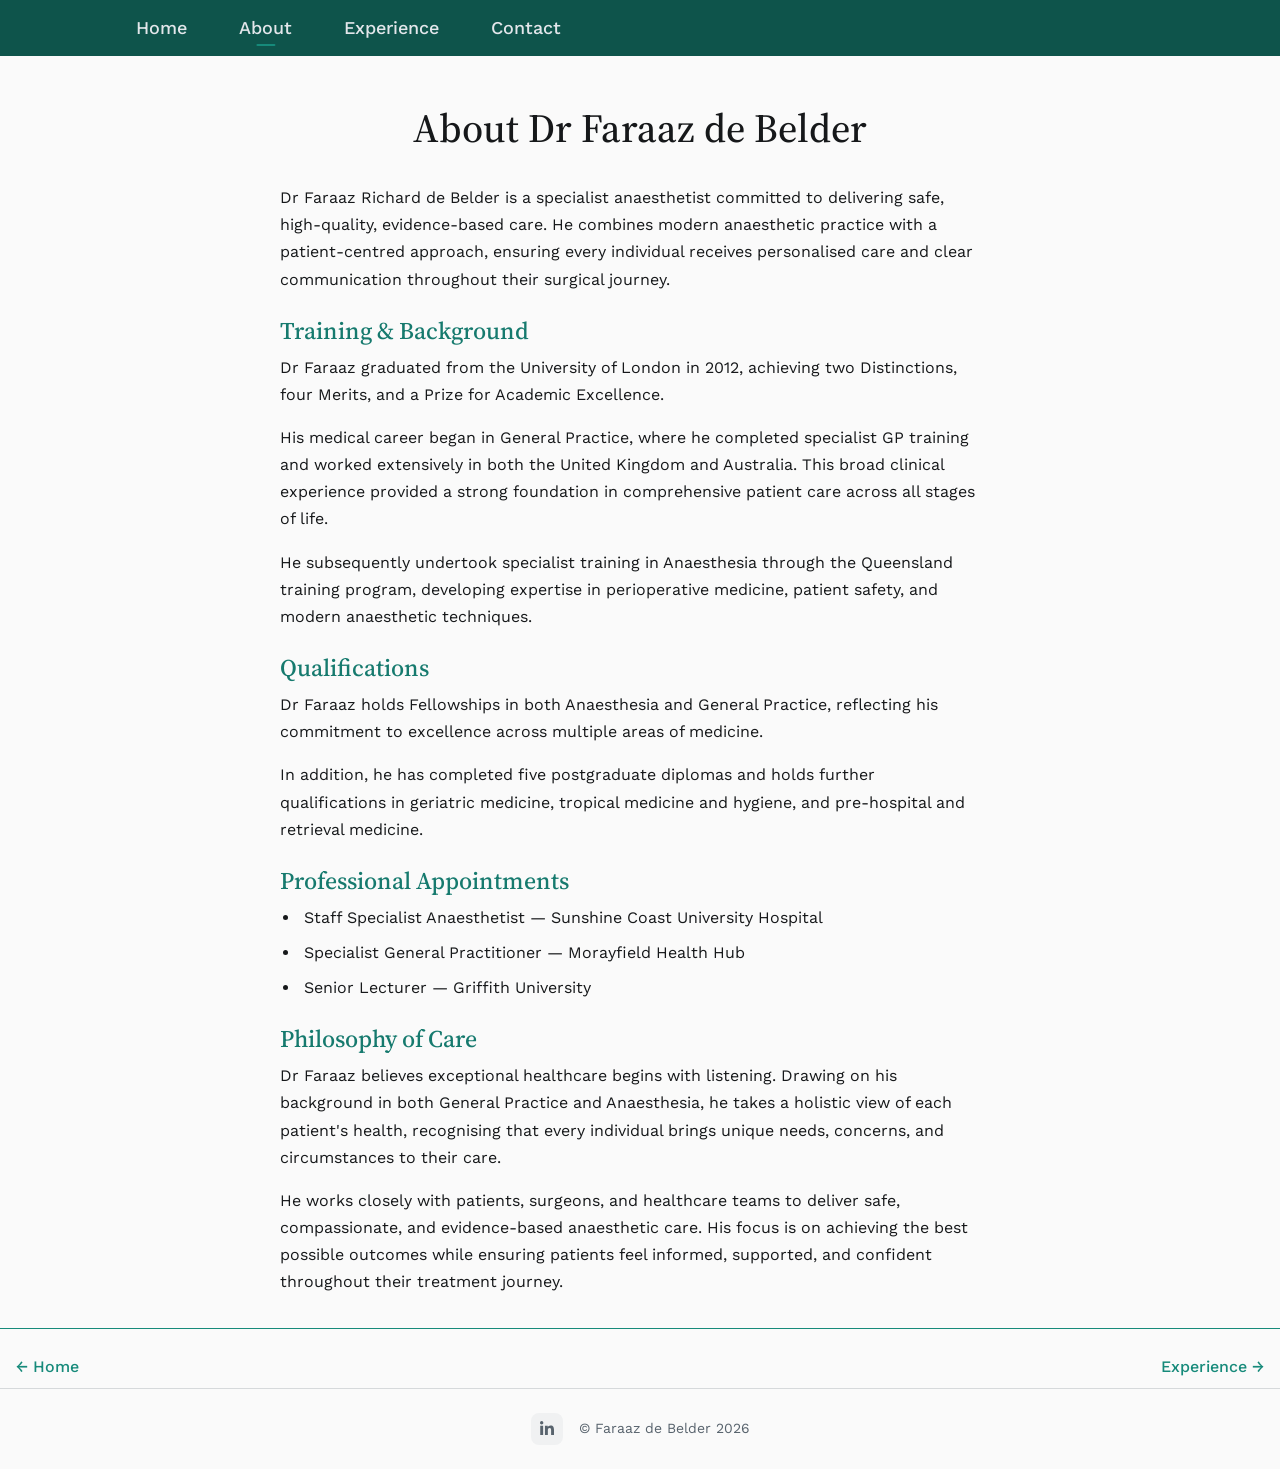
==== about.html @ ee613dbe "Universal two-line tagline with block layout - Move .tagline__location to block with margin-top at b" ====
<!doctype html>
<html lang="en">
	<head>
		<meta charset="utf-8" />
		<meta name="color-scheme" content="dark light" />
		<meta name="viewport" content="width=device-width, initial-scale=1, viewport-fit=cover" />
		<title>About Dr Faraaz de Belder — Specialist Anaesthetist &amp; GP</title>
		<link rel="preconnect" href="https://fonts.googleapis.com" />
		<link rel="preconnect" href="https://fonts.gstatic.com" crossorigin />
		<link rel="stylesheet" href="src/assets/css/styles.css?v=4" />
		<link rel="icon" href="/favicon.ico" />
		<meta
			name="description"
			content="Learn about Dr Faraaz de Belder — triple-qualified specialist anaesthetist, GP, and retrieval physician serving the Sunshine Coast and regional Queensland."
		/>
		<link rel="canonical" href="https://www.amnestic.org/about" />
		<meta name="author" content="Dr Faraaz de Belder" />

		<!-- Open Graph / Social -->
		<meta property="og:title" content="About Dr Faraaz de Belder — Specialist Anaesthetist &amp; GP" />
		<meta property="og:type" content="website" />
		<meta property="og:url" content="https://www.amnestic.org/about" />
		<meta
			property="og:image"
			content="https://www.amnestic.org/src/assets/images/me.jpg"
		/>
		<meta
			property="og:description"
			content="Learn about Dr Faraaz de Belder — triple-qualified specialist anaesthetist, GP, and retrieval physician serving the Sunshine Coast and regional Queensland."
		/>
	</head>
	<body>
		<!-- Skip to main content -->
		<a href="#main-content" class="skip-link">Skip to main content</a>

		<!-- Navigation -->
		<nav class="nav" role="navigation" aria-label="Main navigation">
			<div class="container">
				<button
					type="button"
					class="nav__toggle"
					aria-label="Toggle menu"
					aria-expanded="false"
				>
					<svg
						viewBox="0 0 24 24"
						fill="none"
						stroke="currentColor"
						stroke-width="2"
						stroke-linecap="round"
					>
						<path d="M3 6h18M3 12h18M3 18h18" />
					</svg>
				</button>
				<ul class="nav__list" role="list">
					<li><a href="/" class="nav__link">Home</a></li>
					<li>
						<a
							href="/about"
							class="nav__link nav__link--active"
							aria-current="page"
							>About</a
													>
					</li>
					<li>
						<a href="/experience" class="nav__link"
							>Experience</a
						>
					</li>
					<li><a href="/contact" class="nav__link">Contact</a></li>
				</ul>
			</div>
		</nav>
<main id="main-content">
			<section class="about-page section">
				<div class="container">

					<h1 class="section__title">About Dr Faraaz de Belder</h1>

					<div class="bio">
						<div class="bio__text">
							<p>
								Dr Faraaz Richard de Belder is a specialist anaesthetist committed to delivering
								safe, high-quality, evidence-based care. He combines modern
								anaesthetic practice with a patient-centred approach, ensuring
								every individual receives personalised care and clear
								communication throughout their surgical journey.
							</p>

							<h2>Training &amp; Background</h2>
							<p>
								Dr Faraaz graduated from the University of London in 2012,
								achieving two Distinctions, four Merits, and a Prize for
								Academic Excellence.
							</p>

							<p>
								His medical career began in General Practice, where he completed
								specialist GP training and worked extensively in both the United
								Kingdom and Australia. This broad clinical experience provided a
								strong foundation in comprehensive patient care across all
								stages of life.
							</p>

							<p>
								He subsequently undertook specialist training in Anaesthesia
								through the Queensland training program, developing expertise in
								perioperative medicine, patient safety, and modern anaesthetic
								techniques.
							</p>

							<h2>Qualifications</h2>
							<p>
								Dr Faraaz holds Fellowships in both Anaesthesia and General
								Practice, reflecting his commitment to excellence across
								multiple areas of medicine.
							</p>

							<p>
								In addition, he has completed five postgraduate diplomas and
								holds further qualifications in geriatric medicine, tropical
								medicine and hygiene, and pre-hospital and retrieval medicine.
							</p>

							<h2>Professional Appointments</h2>
							<ul class="appointments-list">
								<li>
									Staff Specialist Anaesthetist — Sunshine Coast University
									Hospital
								</li>
								<li>
									Specialist General Practitioner — Morayfield Health Hub
								</li>
								<li>
									Senior Lecturer — Griffith University
								</li>
							</ul>

							<h2>Philosophy of Care</h2>
							<p>
								Dr Faraaz believes exceptional healthcare begins with listening.
								Drawing on his background in both General Practice and
								Anaesthesia, he takes a holistic view of each patient's health,
								recognising that every individual brings unique needs, concerns,
								and circumstances to their care.
							</p>

							<p>
								He works closely with patients, surgeons, and healthcare teams
								to deliver safe, compassionate, and evidence-based anaesthetic
								care. His focus is on achieving the best possible outcomes while
								ensuring patients feel informed, supported, and confident
								throughout their treatment journey.
							</p>
						</div>
					</div>
				</div>

				<!-- Page navigation -->
				<nav class="page-nav" aria-label="Page navigation">
					<a href="/" class="page-nav__link">&larr; Home</a>
					<a
						href="/experience"
						class="page-nav__link page-nav__link--next"
						>Experience &rarr;</a
					>
				</nav>
			</div>
		</section>

				<!-- Footer -->
				<footer class="page-footer">
					<div class="container">
						<a
							href="https://www.linkedin.com/in/dr-faraaz-richard-de-belder-8855243a9/"
							class="social-link"
							target="_blank"
							rel="noopener noreferrer"
							aria-label="Connect on LinkedIn"
						>
							<svg viewBox="0 0 448 512" fill="currentColor">
								<path
									d="M100.3 448H7.4V148.9h92.9V448zM53.8 108.1C24.1 108.1 0 83.5 0 53.8a53.8 53.8 0 0 1 107.6 0c0 29.7-24.1 54.3-53.8 54.3zM447.9 448h-92.7V302.4c0-34.7-.7-79.2-48.3-79.2-48.3 0-55.7 37.7-55.7 76.7V448h-92.8V148.9h89.1v40.8h1.3c12.4-23.5 42.7-48.3 87.9-48.3 94 0 111.3 61.9 111.3 142.3V448z"
								/>
							</svg>
						</a>
						<span class="footer__copyright"
							>&copy; Faraaz de Belder 2026</span
						>
					</div>
				</footer>
			</main>

		<script src="src/assets/js/main.js"></script>
	</body>
</html>
---- src/assets/css/styles.css ----
/* =============================================================
   styles.css — amnestic.org 2026 multi-page redesign
   Design tokens + reset + shared component styles
   ============================================================= */

/* ----- Google Fonts: Source Serif 4 + Work Sans ----- */
@import url("https://fonts.googleapis.com/css2?family=Source+Serif+4:opsz,wght@8..60,400;8..60,500;8..60,600&family=Work+Sans:wght@400;450;500;600&display=swap");

/* ===========================================
   Design Tokens
   =========================================== */

:root {
	/* ----- Brand colours ----- */
	--color-primary: #167a6e;
	--color-primary-dark: #0e544b;
	--color-accent: #168a7a;
	--color-accent-hover: #0d6e60;
	--color-accent-warm: #e8835a;

	/* ----- Surfaces ----- */
	--color-surface: #fafafa;
	--color-surface-warm: #f3f2ee;
	--color-surface-card: #f0f1f2;
	--color-surface-dark: #0f1419;

	/* ----- Text ----- */
	--color-text: #16181a;
	--color-text-muted: #58636d;
	--color-text-on-dark: #e2e6ea;
	--color-heading-dark: #edf0f3;

	/* ----- Borders / Dividers ----- */
	--color-border: #d6d9db;
	--color-border-dark: rgba(255, 255, 255, 0.08);

	/* ----- Functional ----- */
	--color-error: #c94a4a;
	--color-success: #4a8c6f;

	/* ----- Typography ----- */
	--font-display: "Source Serif 4", Georgia, "Times New Roman", serif;
	--font-body:
		"Work Sans", -apple-system, BlinkMacSystemFont, "Segoe UI", sans-serif;

	/* ----- Font size scale ----- */
	--text-xs: 0.75rem;
	--text-sm: 0.875rem;
	--text-base: 1rem;
	--text-lg: 1.125rem;
	--text-xl: 1.25rem;
	--text-2xl: 1.5rem;
	--text-3xl: 2rem;
	--text-4xl: 2.5rem;
	--text-5xl: 3.5rem;
	--hero-size: 4rem;

	/* ----- Line heights ----- */
	--line-height-body: 1.7;
	--line-height-heading: 1.2;
	--line-height-small: 1.4;

	/* ----- Font weights ----- */
	--weight-normal: 400;
	--weight-medium: 500;
	--weight-semibold: 600;

	/* ----- Spacing scale ----- */
	--space-xs: 0.25rem;
	--space-sm: 0.5rem;
	--space-md: 1rem;
	--space-lg: 1.5rem;
	--space-xl: 2rem;
	--space-2xl: 3rem;
	--space-3xl: 4rem;
	--space-4xl: 6rem;
	--space-5xl: 8rem;

	/* ----- Section padding ----- */
	--section-py: var(--space-4xl);
	--section-px: var(--space-2xl);

	/* ----- Container widths ----- */
	--container-max: 72rem;
	--container-narrow: 48rem;

	/* ----- Shadows ----- */
	--shadow-sm: 0 1px 2px rgba(0, 0, 0, 0.03), 0 1px 3px rgba(0, 0, 0, 0.04);
	--shadow-md: 0 2px 4px rgba(0, 0, 0, 0.04), 0 2px 6px rgba(0, 0, 0, 0.06);
	--shadow-lg: 0 4px 12px rgba(0, 0, 0, 0.06), 0 2px 8px rgba(0, 0, 0, 0.06);

	/* ----- Border radius ----- */
	--radius-sm: 4px;
	--radius-md: 8px;
	--radius-lg: 12px;
	--radius-full: 9999px;

	/* ----- Transition ----- */
	--transition-fast: 0.2s ease;
	--transition-base: 0.3s ease;
}

/* ===========================================
   CSS Reset + Base Styles
   =========================================== */

*,
*::before,
*::after {
	box-sizing: border-box;
}

html,
body,
div,
span,
h1,
h2,
h3,
h4,
h5,
h6,
p,
blockquote,
pre,
a,
abbr,
address,
cite,
code,
del,
dfn,
em,
img,
ins,
kbd,
q,
samp,
small,
strong,
sub,
sup,
var,
b,
u,
i,
dl,
dt,
dd,
ol,
ul,
li,
fieldset,
form,
label,
legend,
table,
caption,
tbody,
tfoot,
thead,
tr,
th,
td,
article,
aside,
canvas,
details,
figcaption,
figure,
footer,
header,
hgroup,
menu,
nav,
section,
summary,
time,
mark,
audio,
video {
	margin: 0;
	padding: 0;
	border: 0;
	font: inherit;
	font-size: 100%;
	vertical-align: baseline;
}

article,
aside,
details,
figcaption,
figure,
footer,
header,
hgroup,
menu,
nav,
section {
	display: block;
}

html {
	scroll-behavior: smooth;
}

body {
	font-family: var(--font-body);
	font-weight: var(--weight-normal);
	font-size: var(--text-base);
	line-height: var(--line-height-body);
	color: var(--color-text);
	background-color: var(--color-surface);
	padding-top: 3.5rem;
	-webkit-font-smoothing: antialiased;
	-moz-osx-font-smoothing: grayscale;
}

@media screen and (max-width: 768px) {
	body {
		padding-top: 3rem;
	}
}

ol,
ul {
	list-style: none;
}

blockquote,
q {
	quotes: none;
}

blockquote::before,
blockquote::after,
q::before,
q::after {
	content: "";
	content: none;
}

table {
	border-collapse: collapse;
	border-spacing: 0;
}

img,
picture,
video,
canvas,
svg {
	display: block;
	max-width: 100%;
	height: auto;
}

input,
button,
textarea,
select {
	font: inherit;
	color: inherit;
}

input::-moz-focus-inner {
	border: 0;
	padding: 0;
}

input,
select,
textarea {
	-moz-appearance: none;
	-webkit-appearance: none;
	appearance: none;
}

button {
	cursor: pointer;
	border: 0;
	background: none;
}

a {
	color: var(--color-accent);
	text-decoration: underline;
	transition: color var(--transition-fast);
}

a:hover {
	color: var(--color-accent-hover);
}

a:focus-visible {
	outline: 2px solid var(--color-accent);
	outline-offset: 2px;
	border-radius: var(--radius-sm);
}

h1,
h2,
h3,
h4,
h5,
h6 {
	font-family: var(--font-display);
	font-weight: var(--weight-medium);
	line-height: var(--line-height-heading);
	color: var(--color-text);
	margin-bottom: var(--space-md);
	text-wrap: balance;
}

h1 {
	font-size: var(--text-5xl);
}

h2 {
	font-size: var(--text-4xl);
}

h3 {
	font-size: var(--text-2xl);
}

h4 {
	font-size: var(--text-xl);
}

h5 {
	font-size: var(--text-lg);
}

h6 {
	font-size: var(--text-base);
	font-weight: var(--weight-semibold);
}

p,
ul,
ol,
dl {
	margin-bottom: var(--space-lg);
}

p:last-child {
	margin-bottom: 0;
}

b,
strong {
	font-weight: var(--weight-semibold);
}

i,
em {
	font-style: italic;
}

::selection {
	background-color: var(--color-accent);
	color: var(--color-surface);
}

:focus-visible {
	outline: 2px solid var(--color-accent);
	outline-offset: 2px;
}

hr {
	border: 0;
	border-top: 1px solid var(--color-border);
	margin: var(--space-2xl) 0;
}

sub {
	position: relative;
	top: 0.5em;
	font-size: 0.8em;
}

sup {
	position: relative;
	top: -0.5em;
	font-size: 0.8em;
}

/* ===========================================
   Layout System
   =========================================== */

.container {
	width: 100%;
	max-width: var(--container-max);
	margin: 0 auto;
	padding-left: var(--section-px);
	padding-right: var(--section-px);
}

.container--narrow {
	max-width: var(--container-narrow);
}

.grid-2 {
	display: grid;
	grid-template-columns: 1fr 1fr;
	gap: var(--space-xl);
}

.grid-3 {
	display: grid;
	grid-template-columns: repeat(3, 1fr);
	gap: var(--space-xl);
}

.section {
	padding-top: var(--section-py);
	padding-bottom: var(--section-py);
}

.section--warm {
	background-color: var(--color-surface-warm);
}

.section--dark {
	background-color: var(--color-surface-dark);
	color: var(--color-text-on-dark);
}

.section--dark h1,
.section--dark h2,
.section--dark h3,
.section--dark h4,
.section--dark h5,
.section--dark h6 {
	color: var(--color-heading-dark);
}

.section__header {
	text-align: center;
	margin-bottom: var(--space-3xl);
}

.section__label {
	display: block;
	font-family: var(--font-body);
	font-size: var(--text-sm);
	font-weight: var(--weight-semibold);
	text-transform: uppercase;
	letter-spacing: 0.08em;
	color: var(--color-text-muted);
	margin-bottom: var(--space-sm);
}

.section__title {
	font-size: var(--text-4xl);
	margin-bottom: 0;
	text-wrap: balance;
}

.page-nav {
	display: flex;
	justify-content: space-between;
	gap: var(--space-md);
	margin-top: var(--space-xl);
	padding-top: var(--space-md);
	border-top: 1px solid var(--color-accent);
}

.page-nav__link {
	display: inline-flex;
	align-items: center;
	gap: var(--space-sm);
	font-family: var(--font-body);
	font-size: var(--text-base);
	font-weight: var(--weight-medium);
	color: var(--color-accent);
	text-decoration: none;
	padding: var(--space-sm) var(--space-md);
	border-radius: var(--radius-md);
	transition: background-color var(--transition-fast);
}

.page-nav__link:hover {
	background-color: rgba(22, 122, 110, 0.08);
	color: var(--color-accent-hover);
}

.page-nav__link--next {
	margin-left: auto;
}

.skip-link {
	background: var(--color-surface);
	color: var(--color-text);
	font-weight: var(--weight-semibold);
	left: var(--space-md);
	padding: var(--space-sm) var(--space-md);
	position: absolute;
	top: -100%;
	z-index: 10000;
	text-decoration: none;
	border-radius: var(--radius-sm);
}

.skip-link:focus {
	top: var(--space-md);
}

.sr-only {
	border: 0;
	clip: rect(0, 0, 0, 0);
	height: 1px;
	margin: -1px;
	overflow: hidden;
	padding: 0;
	position: absolute;
	width: 1px;
}

@media screen and (max-width: 768px) {
	:root {
		--text-5xl: 2.5rem;
		--text-4xl: 2rem;
		--text-3xl: 1.5rem;
		--text-2xl: 1.25rem;
		--hero-size: 2.5rem;
		--section-py: var(--space-3xl);
		--section-px: var(--space-lg);
	}

	.grid-2 {
		grid-template-columns: 1fr;
	}

	.grid-3 {
		grid-template-columns: 1fr;
	}

	.container {
		padding-left: var(--section-px);
		padding-right: var(--section-px);
	}
}

@media screen and (min-width: 769px) and (max-width: 1024px) {
	.grid-3 {
		grid-template-columns: 1fr 1fr;
	}
}

/* ===========================================
   Navigation
   =========================================== */

.nav {
	position: fixed;
	top: 0;
	left: 0;
	width: 100%;
	z-index: 10000;
	background-color: var(--color-primary-dark);
	height: 3.5rem;
	line-height: 3.5rem;
}

.nav .container {
	display: flex;
	align-items: center;
	justify-content: space-between;
	height: 100%;
}

.nav__list {
	display: flex;
	gap: var(--space-xs);
	list-style: none;
	padding: 0;
	margin: 0;
}

.nav__link {
	display: block;
	padding: 0 var(--space-lg);
	color: var(--color-text-on-dark);
	text-decoration: none;
	font-family: var(--font-body);
	font-weight: var(--weight-medium);
	font-size: var(--text-lg);
	border-radius: var(--radius-sm);
	transition:
		color var(--transition-fast),
		background-color var(--transition-fast);
	position: relative;
}

.nav__link:hover,
.nav__link:focus-visible {
	color: var(--color-text-on-dark);
	background-color: rgba(255, 255, 255, 0.08);
}

.nav__link--active {
	color: var(--color-text-on-dark);
}

.nav__link--active::after {
	content: "";
	position: absolute;
	bottom: 0.6rem;
	left: 50%;
	transform: translateX(-50%);
	width: 1.2rem;
	height: 2px;
	border-radius: 1px;
	background-color: var(--color-accent);
}

.nav__toggle {
	display: none;
	background: none;
	border: 0;
	cursor: pointer;
	padding: var(--space-sm);
	color: var(--color-text-on-dark);
	width: 2.5rem;
	height: 2.5rem;
}

.nav__toggle:focus-visible {
	outline: 2px solid var(--color-accent);
	outline-offset: 2px;
}

.nav__toggle svg {
	width: 1.5rem;
	height: 1.5rem;
	fill: currentColor;
	display: block;
}

@media screen and (max-width: 768px) {
	.nav {
		height: 3rem;
		line-height: 3rem;
	}

	.nav__toggle {
		display: block;
	}

	.nav__list {
		display: none;
		position: absolute;
		top: 3rem;
		left: 0;
		width: 100%;
		flex-direction: column;
		background-color: var(--color-primary-dark);
		gap: 0;
		padding: var(--space-sm) 0;
		box-shadow: var(--shadow-lg);
	}

	.nav__list--open {
		display: flex;
	}

	.nav__list--open ~ .nav__toggle svg path:first-child {
		transform: rotate(45deg);
		transform-origin: center;
		translate: 0 6px;
	}

	.nav__list--open ~ .nav__toggle svg path:nth-child(2) {
		opacity: 0;
	}

	.nav__list--open ~ .nav__toggle svg path:last-child {
		transform: rotate(-45deg);
		transform-origin: center;
		translate: 0 -6px;
	}

	.nav__link {
		padding: var(--space-sm) var(--space-lg);
		line-height: 1.5;
		border-radius: 0;
	}

	.nav__link--active::after {
		display: none;
	}
}

/* ===========================================
   Button System
   =========================================== */

.btn {
	display: inline-flex;
	align-items: center;
	justify-content: center;
	gap: var(--space-sm);
	padding: var(--space-sm) var(--space-xl);
	font-family: var(--font-body);
	font-weight: var(--weight-medium);
	font-size: var(--text-base);
	line-height: 1.5;
	text-decoration: none;
	border: 2px solid transparent;
	border-radius: var(--radius-md);
	cursor: pointer;
	transition:
		background-color var(--transition-fast),
		color var(--transition-fast),
		border-color var(--transition-fast),
		box-shadow var(--transition-fast);
	text-align: center;
	white-space: nowrap;
}

.btn:focus-visible {
	outline: 2px solid var(--color-accent);
	outline-offset: 2px;
}

.btn--primary {
	background-color: var(--color-accent-warm);
	color: var(--color-surface);
	border-color: var(--color-accent-warm);
}

.btn--primary:hover {
	background-color: #be5533;
	border-color: #be5533;
	color: var(--color-surface);
}

.btn--primary:active {
	transform: translateY(1px);
}

.btn--ghost {
	background-color: transparent;
	color: var(--color-accent-warm);
	border-color: var(--color-accent-warm);
}

.btn--ghost:hover {
	background-color: var(--color-accent-warm);
	color: var(--color-surface);
}

.btn:disabled,
.btn[aria-disabled="true"] {
	opacity: 0.5;
	cursor: not-allowed;
	pointer-events: none;
}

@media screen and (max-width: 768px) {
	.btn {
		width: 100%;
		padding: var(--space-md) var(--space-xl);
	}
}

/* ===========================================
   Main content — push footer to bottom
   =========================================== */

main {
	display: flex;
	flex-direction: column;
	min-height: calc(100vh - 3.5rem);
}

main .page-footer {
	margin-top: auto;
}

@media screen and (max-width: 768px) {
	main {
		min-height: calc(100vh - 3rem);
	}
}

/* ===========================================
   Hero Section
   =========================================== */

.hero {
	flex: 1;
	display: flex;
	flex-direction: column;
	justify-content: center;
	padding-top: calc(var(--section-py));
	padding-bottom: var(--space-2xl);
	background-color: var(--color-surface);
	overflow: hidden;
}

.hero__container {
	display: grid;
	grid-template-columns: 1.1fr 1.9fr;
	gap: var(--space-3xl);
	align-items: start;
}

.hero__photo {
	width: 100%;
	max-width: 26rem;
	border-radius: var(--radius-full);
	overflow: hidden;
	aspect-ratio: 1 / 1;
	box-shadow: var(--shadow-lg);
	margin: 0;
	position: relative;
	z-index: 1;
	opacity: 0;
	animation: hero-fade-in 0.6s ease-out forwards;
}

@keyframes hero-fade-in {
	from {
		opacity: 0;
		transform: scale(0.97);
	}
	to {
		opacity: 1;
		transform: scale(1);
	}
}

.hero__photo::after {
	content: "";
	position: absolute;
	inset: -6px;
	border-radius: inherit;
	border: 1px solid var(--color-border);
	pointer-events: none;
}

.hero__photo img {
	width: 100%;
	height: 100%;
	object-fit: cover;
	display: block;
}

.hero__content {
	max-width: 48rem;
}

.hero__title {
	font-family: var(--font-display);
	font-size: var(--hero-size);
	font-weight: var(--weight-medium);
	line-height: var(--line-height-heading);
	color: var(--color-text);
	margin-bottom: var(--space-md);
	text-wrap: balance;
}

.hero__credentials {
	font-family: var(--font-body);
	font-size: var(--text-sm);
	color: var(--color-text-muted);
	margin-bottom: var(--space-xl);
	line-height: var(--line-height-small);
	letter-spacing: 0.03em;
}

.hero__name {
	font-size: var(--text-2xl);
	color: var(--color-text);
	display: inline-block;
	margin-bottom: var(--space-xs);
}

.hero__tagline {
	font-size: var(--text-xl);
	color: var(--color-text);
	margin-bottom: var(--space-xl);
	max-width: 50rem;
	line-height: var(--line-height-small);
}

.tagline__location {
	display: block;
	margin-top: var(--space-md);
}

.hero__ctas {
	display: flex;
	flex-wrap: wrap;
	gap: var(--space-md);
}

.hero__ctas .btn {
	padding: var(--space-md) var(--space-2xl);
	font-size: var(--text-lg);
}

@media screen and (min-width: 769px) and (max-width: 1024px) {
	.hero__container {
		gap: var(--space-xl);
	}

	.hero__photo {
		max-width: 18rem;
	}

	.hero__title {
		font-size: 3rem;
	}

	.hero__tagline {
		font-size: var(--text-lg);
	}
}

@media screen and (max-width: 768px) {
	.hero {
		flex: 0 0 auto;
		justify-content: flex-start;
		padding-top: calc(var(--section-py));
		text-align: center;
	}

	.hero__container {
		grid-template-columns: 1fr;
		gap: var(--space-xl);
		align-items: center;
	}

	.hero__photo {
		max-width: 14rem;
		margin: 0 auto;
	}

	.hero__title {
		font-size: var(--hero-size);
	}

	.hero__content {
		max-width: 100%;
	}

	.hero__tagline {
		margin-left: auto;
		margin-right: auto;
	}

	.cred__group--first {
		display: inline-block;
		width: 100%;
	}

	.cred__sep {
		display: none;
	}

	.hero__ctas {
		justify-content: center;
	}
}

/* ===========================================
   About Page
   =========================================== */

.about-page {
	background-color: var(--color-surface);
	padding-top: var(--space-2xl);
	padding-bottom: 0;
}

.about-page .section__title {
	text-align: center;
	margin-bottom: var(--space-xl);
}

.about-page .bio {
	max-width: 48rem;
	margin: 0 auto;
	padding-left: var(--space-lg);
	padding-right: var(--space-lg);
}

.bio__text h2,
.bio__text h3 {
	font-family: var(--font-display);
	font-size: var(--text-2xl);
	color: var(--color-primary);
	margin-top: var(--space-lg);
	margin-bottom: var(--space-sm);
}

.bio__text h2:first-child,
.bio__text h3:first-child {
	margin-top: 0;
}

.bio__text p {
	font-size: var(--text-base);
	line-height: var(--line-height-body);
	margin-bottom: var(--space-md);
	max-width: 70ch;
	text-wrap: pretty;
}

.bio__text ul {
	margin-bottom: var(--space-lg);
}

.appointments-list {
	list-style: disc;
	padding-left: 1.25rem;
	margin-bottom: var(--space-lg);
}

.appointments-list li {
	font-size: var(--text-base);
	line-height: var(--line-height-body);
	margin-bottom: var(--space-sm);
	padding-left: 0.25rem;
}

/* ===========================================
   Qualifications Page
   =========================================== */

.qualifications-page {
	background-color: var(--color-surface);
	padding-top: var(--space-2xl);
	padding-bottom: 0;
}

.qualifications-page .section__header {
	margin-bottom: var(--space-xl);
}

.qual-grid {
	display: grid;
	grid-template-columns: repeat(3, 1fr);
	gap: var(--space-xl);
}

.qual-card {
	display: flex;
	flex-direction: column;
}

.qual-card__image {
	display: block;
	width: 100%;
	aspect-ratio: 3 / 2;
	overflow: hidden;
	background-color: var(--color-surface);
	border-radius: var(--radius-sm);
}

.qual-card__image img,
.qual-card__image picture {
	width: 100%;
	height: 100%;
	object-fit: cover;
	display: block;
	transition: transform var(--transition-base);
}

.qual-card:hover .qual-card__image img {
	transform: scale(1.04);
}

.qual-card__body {
	padding: var(--space-md) 0;
	flex: 1;
	display: flex;
	flex-direction: column;
	border-bottom: 1px solid var(--color-border);
}

.qual-card__title {
	font-family: var(--font-display);
	font-size: var(--text-xl);
	color: var(--color-primary);
	margin-bottom: var(--space-sm);
	text-decoration: none;
}

.qual-card__description {
	font-size: var(--text-base);
	color: var(--color-text-muted);
	line-height: var(--line-height-normal);
	flex: 1;
	text-wrap: pretty;
}

@media screen and (max-width: 768px) {
	.qual-grid {
		grid-template-columns: 1fr;
	}

	.qual-card__body {
		padding: var(--space-sm) 0;
	}
}

@media screen and (min-width: 769px) and (max-width: 1024px) {
	.qual-grid {
		grid-template-columns: 1fr 1fr;
	}
}

/* ===========================================
   Contact Page
   =========================================== */

.contact-page {
	background-color: var(--color-surface);
	padding-top: var(--space-2xl);
	padding-bottom: 0;
}

.contact-page .section__header {
	margin-bottom: var(--space-xl);
}

.contact__intro {
	text-align: center;
	max-width: 36rem;
	margin: 0 auto var(--space-lg);
	color: var(--color-text);
	font-size: var(--text-lg);
	text-wrap: pretty;
}

.contact-form {
	max-width: 36rem;
	margin: 0 auto var(--space-2xl);
}

.contact-form .form__group {
	margin-bottom: var(--space-lg);
}

.contact-form .form__label {
	display: block;
	font-size: var(--text-base);
	font-weight: var(--weight-semibold);
	color: var(--color-text);
	margin-bottom: var(--space-xs);
}

.contact-form .form__input {
	width: 100%;
	padding: var(--space-sm) var(--space-md);
	font-family: var(--font-body);
	font-size: var(--text-base);
	color: var(--color-text);
	background-color: var(--color-surface);
	border: 1px solid var(--color-border);
	border-radius: var(--radius-md);
	transition:
		border-color var(--transition-fast),
		box-shadow var(--transition-fast);
}

.contact-form .form__input::placeholder {
	color: var(--color-text-muted);
}

.contact-form .form__input:focus {
	outline: none;
	border-color: var(--color-accent);
	box-shadow: 0 0 0 3px rgba(22, 122, 110, 0.2);
}

.contact-form .form__textarea {
	min-height: 10rem;
	resize: vertical;
}

.contact-form .form__actions {
	margin-top: var(--space-xl);
}

.contact-form .form__honeypot {
	position: absolute;
	left: -9999px;
	opacity: 0;
	height: 0;
	overflow: hidden;
}

.form-success {
	display: none;
	text-align: center;
	padding: var(--space-3xl) var(--space-xl);
	max-width: 36rem;
	margin: 0 auto;
}

.form-success--visible {
	display: block;
}

.form-success__title {
	font-family: var(--font-display);
	font-size: var(--text-2xl);
	color: var(--color-text);
	margin-bottom: var(--space-sm);
}

.form-success__text {
	color: var(--color-text-muted);
}

.form__error {
	display: block;
	font-size: var(--text-sm);
	color: var(--color-error);
	margin-top: var(--space-xs);
	min-height: 1.25rem;
}

.form__group--error .form__input {
	border-color: var(--color-error);
}

.form__group--error .form__input:focus {
	border-color: var(--color-error);
	box-shadow: 0 0 0 3px rgba(201, 74, 74, 0.2);
}

.form-error-banner {
	display: none;
	background-color: rgba(201, 74, 74, 0.1);
	border: 1px solid var(--color-error);
	border-radius: var(--radius-md);
	padding: var(--space-md);
	margin-bottom: var(--space-lg);
	color: var(--color-error);
	font-size: var(--text-sm);
	text-align: center;
}

.form-error-banner--visible {
	display: block;
}

/* ===========================================
   Social Links
   =========================================== */

.social-link {
	display: inline-flex;
	align-items: center;
	justify-content: center;
	width: 3rem;
	height: 3rem;
	border-radius: var(--radius-md);
	color: var(--color-text-muted);
	background-color: var(--color-surface-card);
	transition:
		background-color var(--transition-fast),
		color var(--transition-fast),
		transform var(--transition-fast);
	text-decoration: none;
}

.social-link:hover {
	background-color: var(--color-accent);
	color: var(--color-surface);
	transform: translateY(-2px);
}

.social-link svg {
	width: 1.5rem;
	height: 1.5rem;
	fill: currentColor;
	display: block;
}

/* ===========================================
   Footer
   =========================================== */

.page-footer {
	text-align: center;
	padding-top: var(--space-lg);
	padding-bottom: var(--space-lg);
	border-top: 1px solid var(--color-border);
	background-color: var(--color-surface);
}

.page-footer .container {
	display: flex;
	align-items: center;
	justify-content: center;
	gap: var(--space-md);
	flex-wrap: wrap;
}

.footer__link {
	color: var(--color-accent);
	text-decoration: underline;
	font-size: var(--text-sm);
}

.footer__link:hover {
	color: var(--color-accent-hover);
}

.footer__copyright {
	font-size: var(--text-sm);
	color: var(--color-text-muted);
}

.page-footer .social-link {
	width: 2rem;
	height: 2rem;
}

.page-footer .social-link svg {
	width: 1rem;
	height: 1rem;
}

@media screen and (max-width: 768px) {
	.page-footer .container {
		flex-direction: column;
		gap: var(--space-sm);
	}
}

/* ===========================================
   Form UX
   =========================================== */

.btn--loading {
	position: relative;
	color: transparent !important;
	pointer-events: none;
}

.btn--loading::after {
	content: "";
	position: absolute;
	width: 1rem;
	height: 1rem;
	border: 2px solid var(--color-surface);
	border-top-color: transparent;
	border-radius: 50%;
	animation: btn-spinner 0.6s linear infinite;
}

@keyframes btn-spinner {
	to {
		transform: rotate(360deg);
	}
}

/* ===========================================
   Dark Mode
   =========================================== */

@media (prefers-color-scheme: dark) {
	:root {
		--color-surface: #0e1816;
		--color-surface-warm: #141e1c;
		--color-surface-card: #1a2422;
		--color-text: #d6dadd;
		--color-text-muted: #8a9299;
		--color-accent: #2ea99a;
		--color-accent-warm: #e8835a;
		--color-border: #25302e;
		--color-border-dark: rgba(255, 255, 255, 0.1);
	}

	.hero {
		background-color: var(--color-surface-warm);
	}

	.about-page {
		background-color: var(--color-surface);
	}

	.qualifications-page {
		background-color: var(--color-surface);
	}

	.contact-page {
		background-color: var(--color-surface);
	}

	.nav {
		background-color: var(--color-primary-dark);
	}

	.hero__photo::after {
		border-color: rgba(255, 255, 255, 0.25);
	}

	.btn--primary {
		background-color: var(--color-accent);
		color: var(--color-text-on-dark);
		border-color: var(--color-accent);
	}

	.btn--primary:hover {
		background-color: #238a7d;
		border-color: #238a7d;
		color: var(--color-text-on-dark);
	}

	.contact-form .form__input {
		background-color: var(--color-surface);
		color: var(--color-text);
		border-color: var(--color-border);
	}

	.contact-form .form__input::placeholder {
		color: var(--color-text-muted);
	}

	.contact-form .form__input:focus {
		border-color: var(--color-accent);
		box-shadow: 0 0 0 3px rgba(46, 169, 154, 0.3);
	}

	.social-link {
		background-color: rgba(255, 255, 255, 0.1);
		color: var(--color-text-on-dark);
	}

	.form__group--error .form__input {
		border-color: var(--color-error);
	}

	.form-error-banner {
		background-color: rgba(201, 74, 74, 0.15);
	}
}

/* ===========================================
   Reduced Motion
   =========================================== */

@media (prefers-reduced-motion: reduce) {
	*,
	*::before,
	*::after {
		animation-duration: 0.01ms !important;
		animation-iteration-count: 1 !important;
		transition-duration: 0.01ms !important;
	}

	.hero__photo {
		opacity: 1;
		animation: none;
	}

	.qual-card__image img {
		transition: none;
	}

	.qual-card:hover .qual-card__image img {
		transform: none;
	}

	.social-link:hover {
		transform: none;
	}

	html {
		scroll-behavior: auto;
	}
}
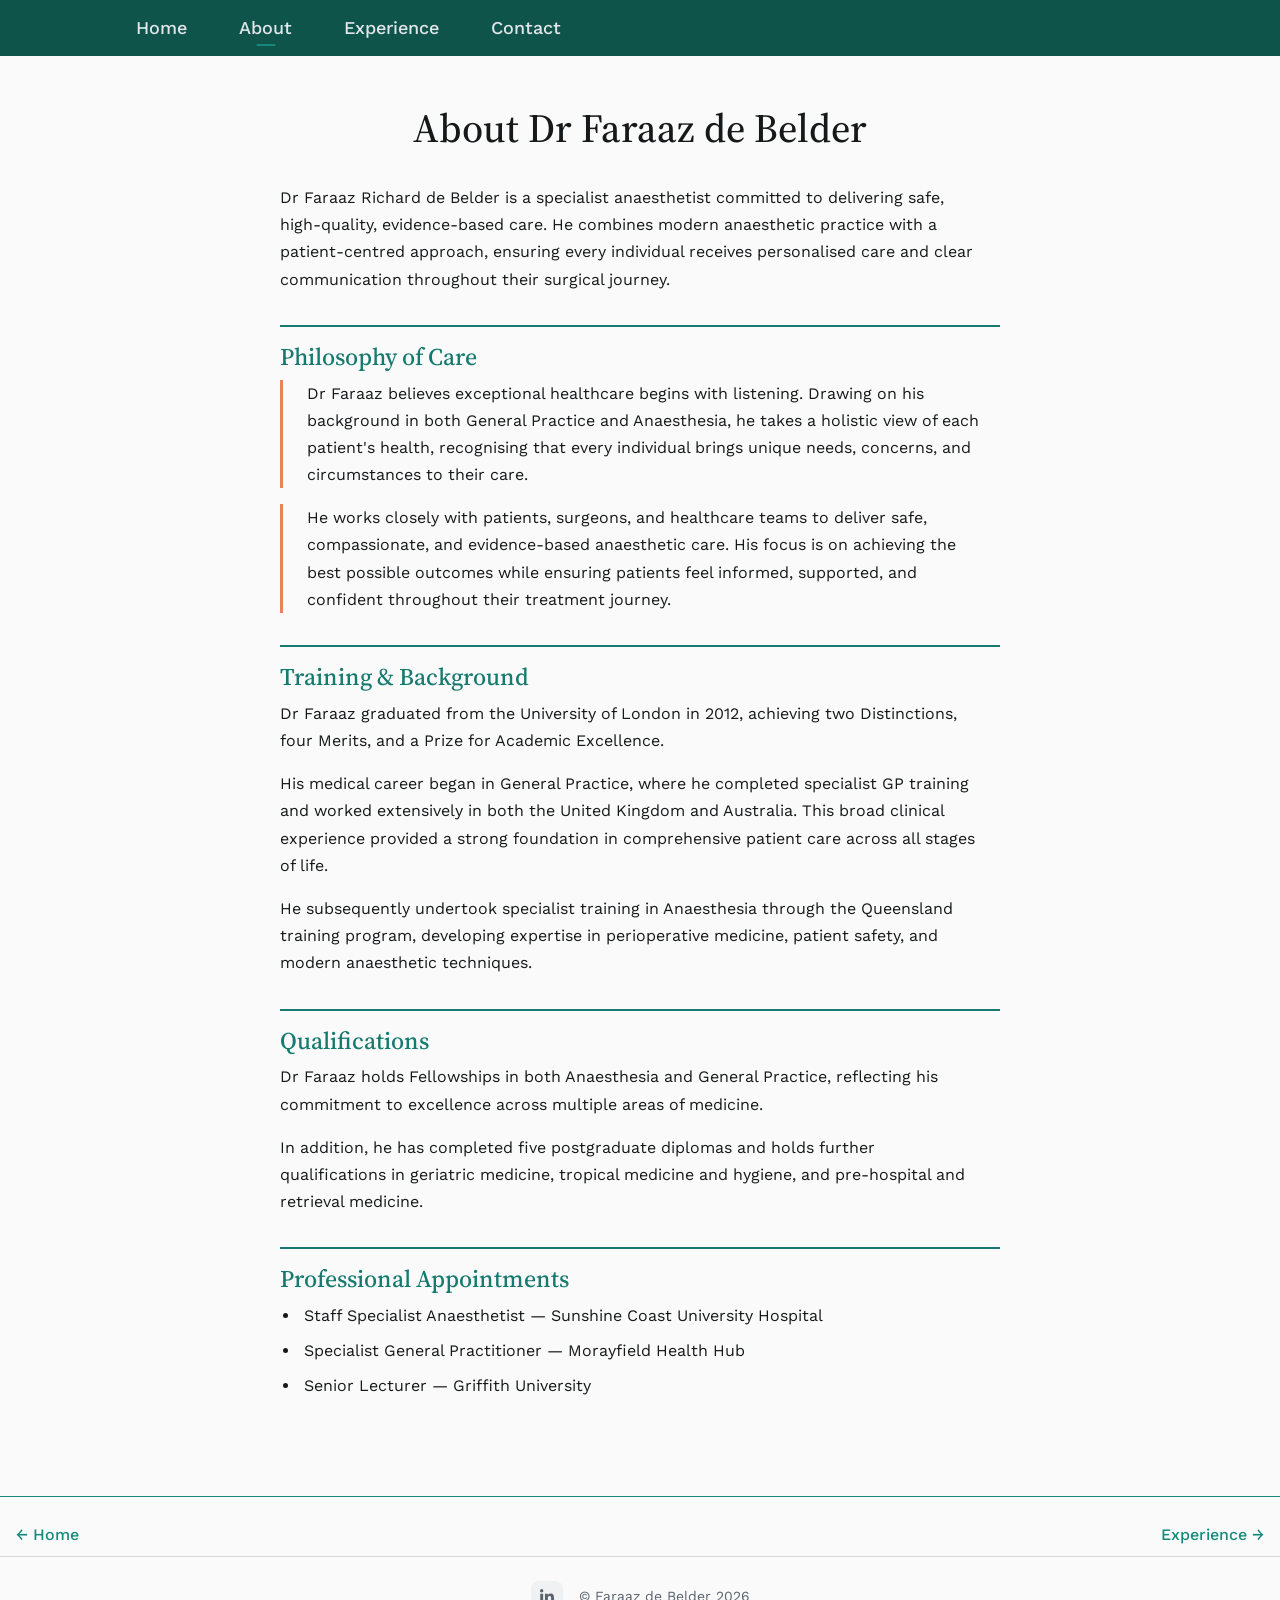
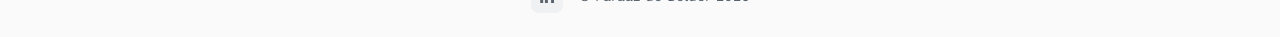
==== commit fd668e54: "Dark mode docs, about page layout, and experience page hardening - Document dark mode CTA teal shift" ====
--- a/about.html
+++ b/about.html
@@ -7,7 +7,7 @@
 		<title>About Dr Faraaz de Belder — Specialist Anaesthetist &amp; GP</title>
 		<link rel="preconnect" href="https://fonts.googleapis.com" />
 		<link rel="preconnect" href="https://fonts.gstatic.com" crossorigin />
-		<link rel="stylesheet" href="src/assets/css/styles.css?v=4" />
+		<link rel="stylesheet" href="src/assets/css/styles.css?v=5" />
 		<link rel="icon" href="/favicon.ico" />
 		<meta
 			name="description"
@@ -56,11 +56,9 @@
 					<li><a href="/" class="nav__link">Home</a></li>
 					<li>
 						<a
-							href="/about"
-							class="nav__link nav__link--active"
-							aria-current="page"
-							>About</a
-													>
+								<a href="/about"
+									class="nav__link nav__link--active"
+									aria-current="page">About</a>
 					</li>
 					<li>
 						<a href="/experience" class="nav__link"
@@ -85,6 +83,23 @@
 								anaesthetic practice with a patient-centred approach, ensuring
 								every individual receives personalised care and clear
 								communication throughout their surgical journey.
+							</p>
+
+							<h2 class="philosophy-section">Philosophy of Care</h2>
+							<p>
+								Dr Faraaz believes exceptional healthcare begins with listening.
+								Drawing on his background in both General Practice and
+								Anaesthesia, he takes a holistic view of each patient's health,
+								recognising that every individual brings unique needs, concerns,
+								and circumstances to their care.
+							</p>
+
+							<p>
+								He works closely with patients, surgeons, and healthcare teams
+								to deliver safe, compassionate, and evidence-based anaesthetic
+								care. His focus is on achieving the best possible outcomes while
+								ensuring patients feel informed, supported, and confident
+								throughout their treatment journey.
 							</p>
 
 							<h2>Training &amp; Background</h2>
@@ -135,23 +150,6 @@
 									Senior Lecturer — Griffith University
 								</li>
 							</ul>
-
-							<h2>Philosophy of Care</h2>
-							<p>
-								Dr Faraaz believes exceptional healthcare begins with listening.
-								Drawing on his background in both General Practice and
-								Anaesthesia, he takes a holistic view of each patient's health,
-								recognising that every individual brings unique needs, concerns,
-								and circumstances to their care.
-							</p>
-
-							<p>
-								He works closely with patients, surgeons, and healthcare teams
-								to deliver safe, compassionate, and evidence-based anaesthetic
-								care. His focus is on achieving the best possible outcomes while
-								ensuring patients feel informed, supported, and confident
-								throughout their treatment journey.
-							</p>
 						</div>
 					</div>
 				</div>
@@ -165,8 +163,7 @@
 						>Experience &rarr;</a
 					>
 				</nav>
-			</div>
-		</section>
+				</section>
 
 				<!-- Footer -->
 				<footer class="page-footer">
--- a/src/assets/css/styles.css
+++ b/src/assets/css/styles.css
@@ -464,7 +464,7 @@
 	display: flex;
 	justify-content: space-between;
 	gap: var(--space-md);
-	margin-top: var(--space-xl);
+	margin-top: var(--space-4xl);
 	padding-top: var(--space-md);
 	border-top: 1px solid var(--color-accent);
 }
@@ -996,13 +996,27 @@
 	font-family: var(--font-display);
 	font-size: var(--text-2xl);
 	color: var(--color-primary);
-	margin-top: var(--space-lg);
+	margin-top: var(--space-xl);
 	margin-bottom: var(--space-sm);
+	padding-top: var(--space-md);
+	border-top: 2px solid var(--color-primary);
 }
 
 .bio__text h2:first-child,
 .bio__text h3:first-child {
 	margin-top: 0;
+	border-top: none;
+	padding-top: 0;
+}
+
+.bio__text .philosophy-section + p {
+	padding-left: var(--space-lg);
+	border-left: 3px solid var(--color-accent-warm);
+}
+
+.bio__text .philosophy-section + p + p {
+	padding-left: var(--space-lg);
+	border-left: 3px solid var(--color-accent-warm);
 }
 
 .bio__text p {
@@ -1099,6 +1113,8 @@
 	line-height: var(--line-height-normal);
 	flex: 1;
 	text-wrap: pretty;
+	overflow-wrap: break-word;
+	hyphens: auto;
 }
 
 @media screen and (max-width: 768px) {
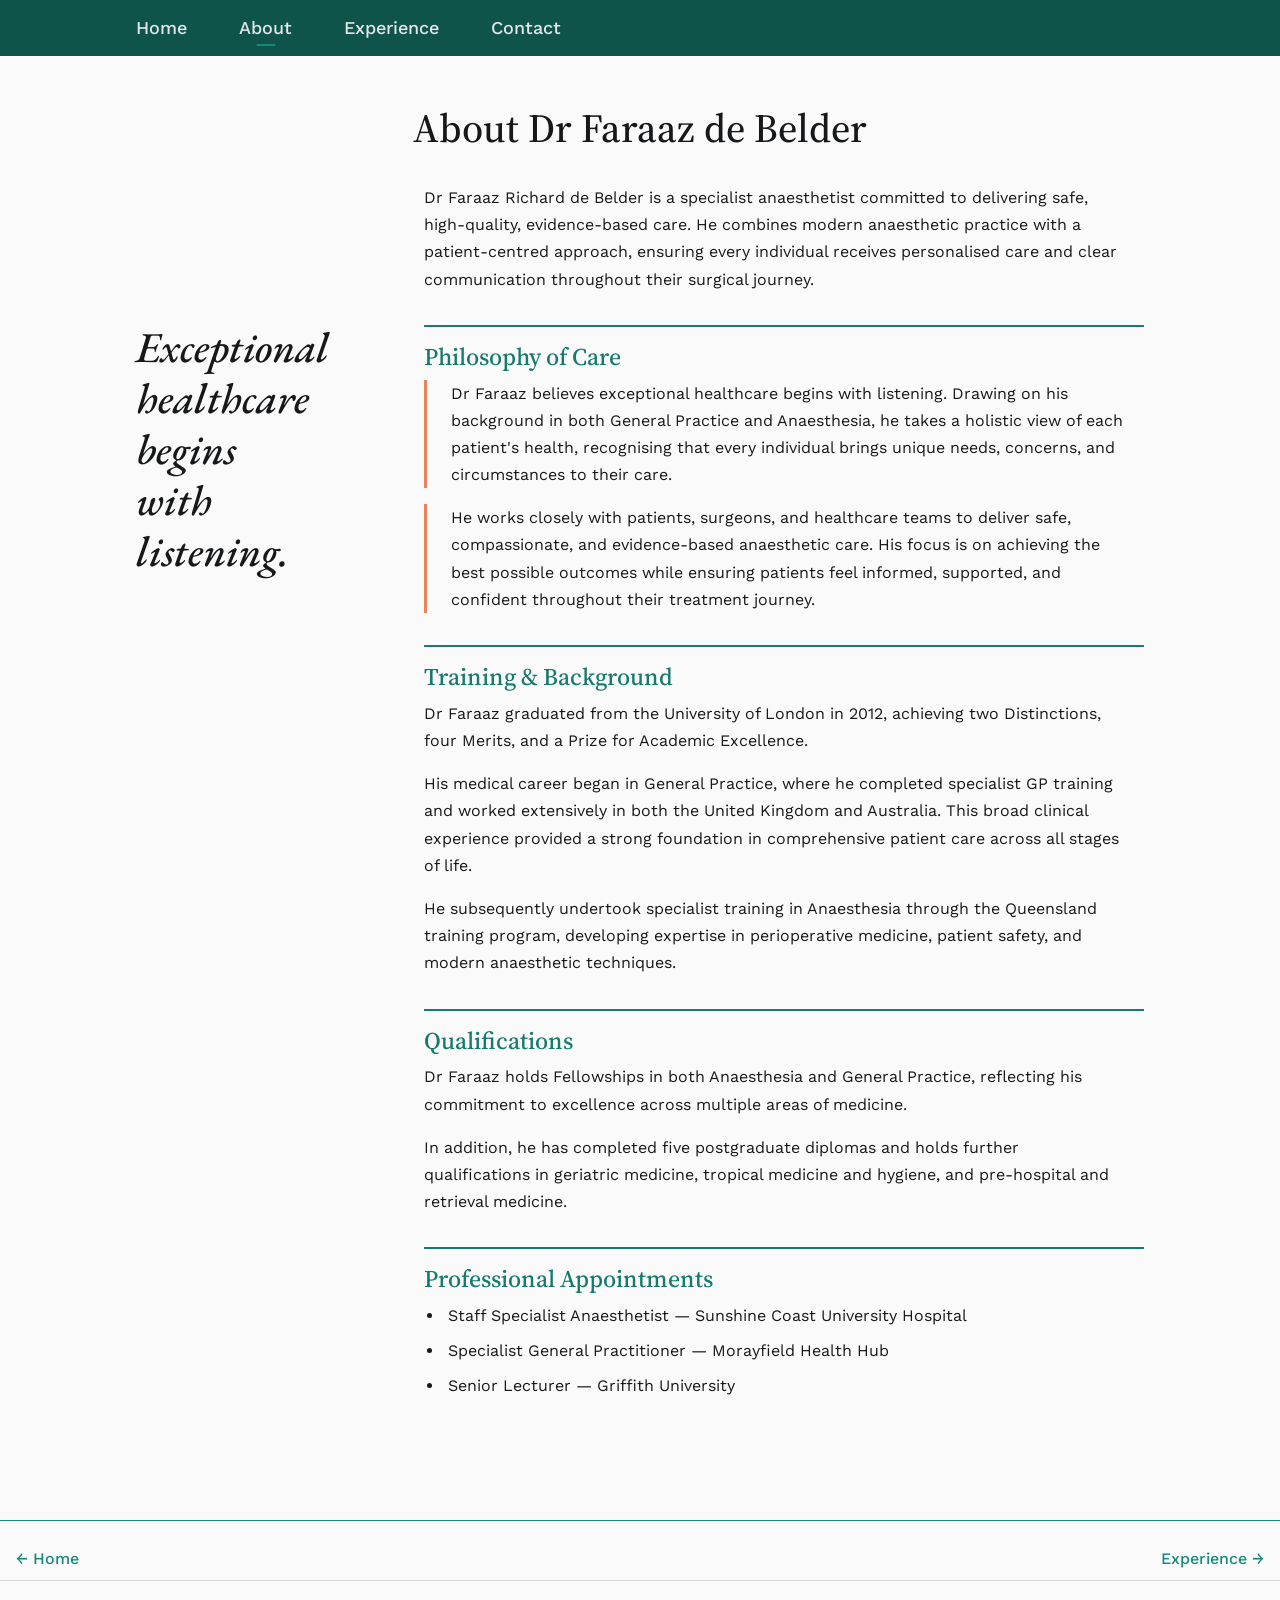
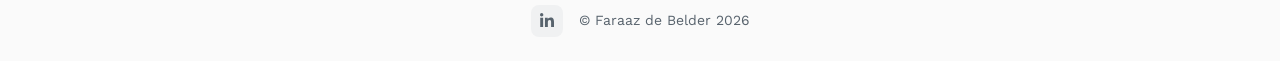
==== commit fe25c513: "Add pull quote sidebar to about page - Replace coral centred quote with sticky sidebar layout - EB G" ====
--- a/about.html
+++ b/about.html
@@ -7,7 +7,7 @@
 		<title>About Dr Faraaz de Belder — Specialist Anaesthetist &amp; GP</title>
 		<link rel="preconnect" href="https://fonts.googleapis.com" />
 		<link rel="preconnect" href="https://fonts.gstatic.com" crossorigin />
-		<link rel="stylesheet" href="src/assets/css/styles.css?v=5" />
+		<link rel="stylesheet" href="src/assets/css/styles.css?v=6" />
 		<link rel="icon" href="/favicon.ico" />
 		<meta
 			name="description"
@@ -76,6 +76,11 @@
 					<h1 class="section__title">About Dr Faraaz de Belder</h1>
 
 					<div class="bio">
+						<aside class="bio__sidebar">
+							<blockquote class="pull-quote">
+								<p>Exceptional healthcare begins with listening.</p>
+							</blockquote>
+						</aside>
 						<div class="bio__text">
 							<p>
 								Dr Faraaz Richard de Belder is a specialist anaesthetist committed to delivering
--- a/src/assets/css/styles.css
+++ b/src/assets/css/styles.css
@@ -3,8 +3,8 @@
    Design tokens + reset + shared component styles
    ============================================================= */
 
-/* ----- Google Fonts: Source Serif 4 + Work Sans ----- */
-@import url("https://fonts.googleapis.com/css2?family=Source+Serif+4:opsz,wght@8..60,400;8..60,500;8..60,600&family=Work+Sans:wght@400;450;500;600&display=swap");
+/* ----- Google Fonts: Source Serif 4 + Work Sans + EB Garamond ----- */
+@import url("https://fonts.googleapis.com/css2?family=Source+Serif+4:opsz,wght@8..60,400;8..60,500;8..60,600&family=Work+Sans:wght@400;450;500;600&family=EB+Garamond:ital,wght@0,500;1,500&display=swap");
 
 /* ===========================================
    Design Tokens
@@ -985,10 +985,26 @@
 }
 
 .about-page .bio {
-	max-width: 48rem;
+	max-width: 72rem;
 	margin: 0 auto;
 	padding-left: var(--space-lg);
 	padding-right: var(--space-lg);
+}
+
+@media screen and (min-width: 1025px) {
+	.about-page .bio {
+		display: grid;
+		grid-template-columns: 10rem 1fr;
+		gap: var(--space-5xl);
+	}
+
+	.bio__sidebar {
+		position: sticky;
+		top: 50vh;
+		transform: translateY(-50%);
+		align-self: start;
+		padding-right: var(--space-xl);
+	}
 }
 
 .bio__text h2,
@@ -1017,6 +1033,26 @@
 .bio__text .philosophy-section + p + p {
 	padding-left: var(--space-lg);
 	border-left: 3px solid var(--color-accent-warm);
+}
+
+.pull-quote {
+	font-family: "EB Garamond", Georgia, serif;
+	font-size: calc(var(--text-3xl) * 1.33);
+	font-style: italic;
+	font-weight: 500;
+	color: var(--color-text);
+	line-height: 1.2;
+	margin: 0;
+	padding: 0;
+}
+
+@media screen and (max-width: 1024px) {
+	.pull-quote {
+		font-size: var(--text-2xl);
+		text-align: center;
+		margin: var(--space-2xl) auto;
+		max-width: 28rem;
+	}
 }
 
 .bio__text p {
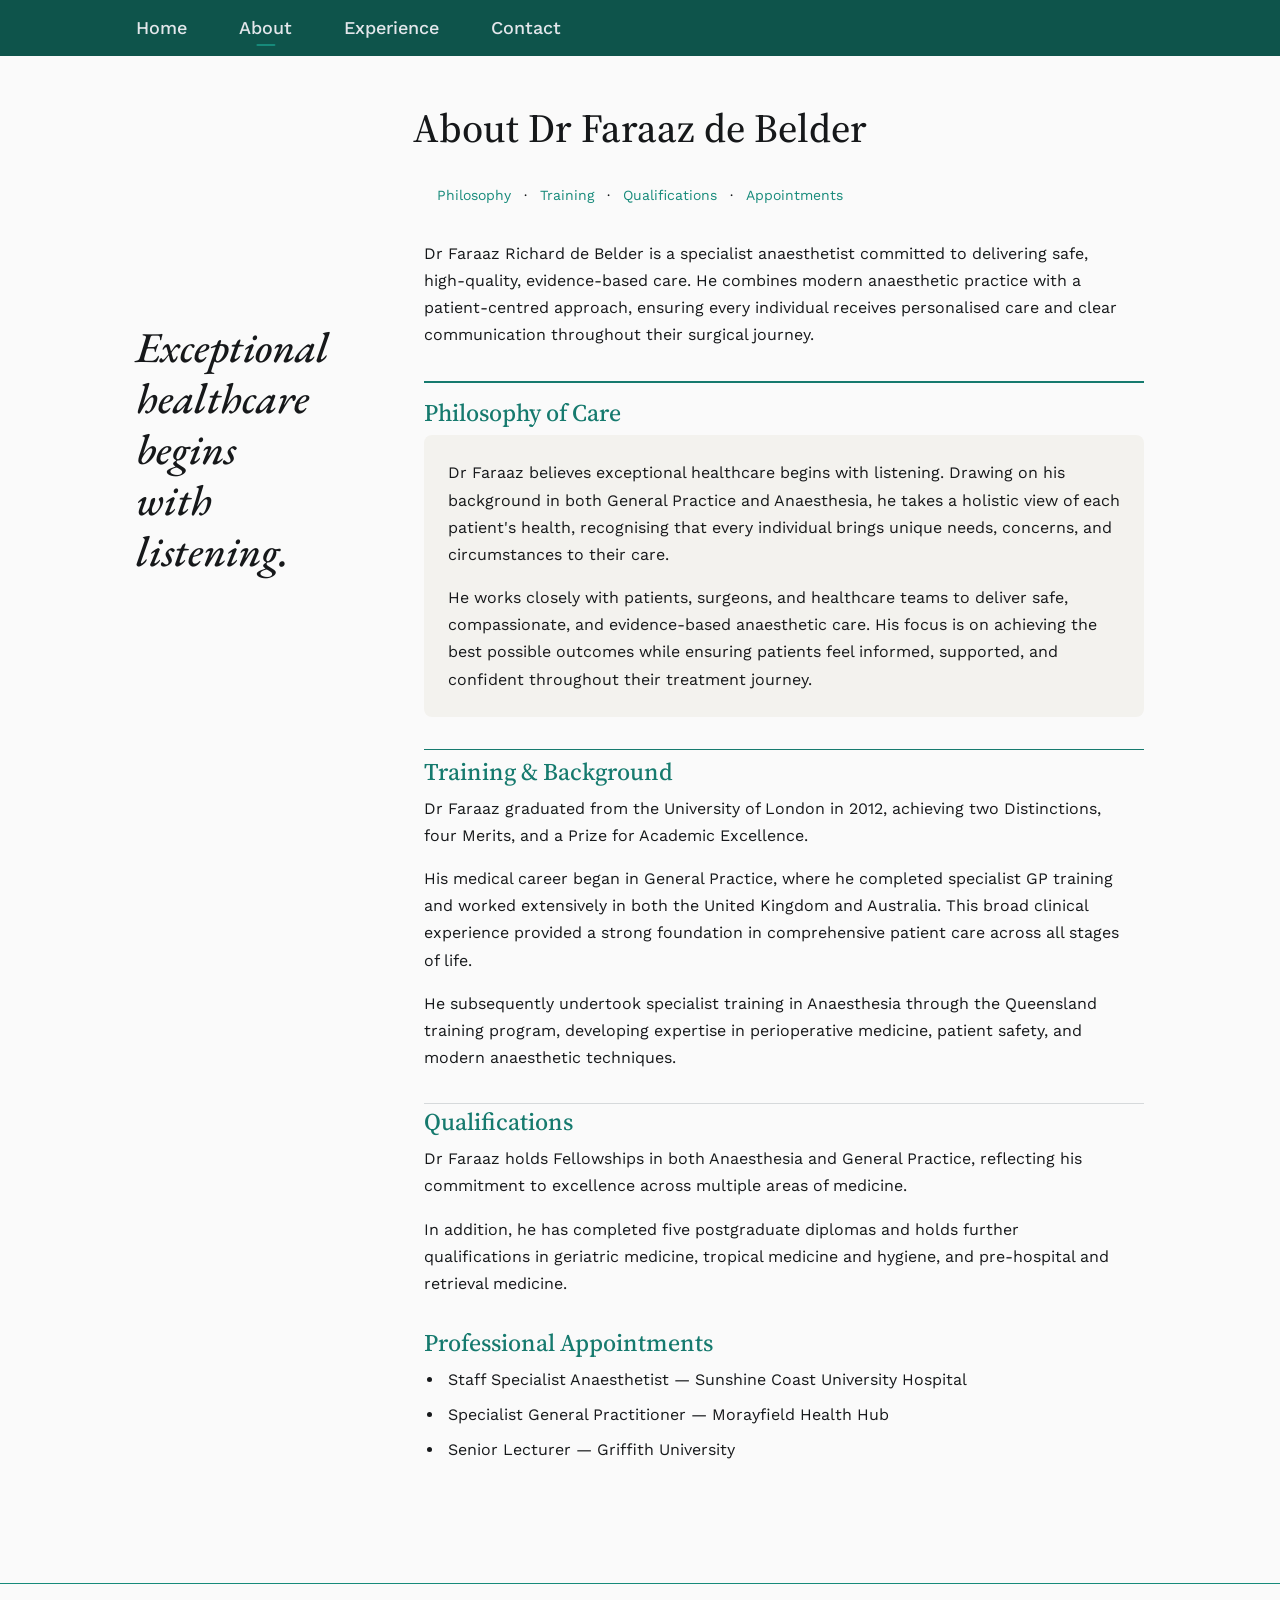
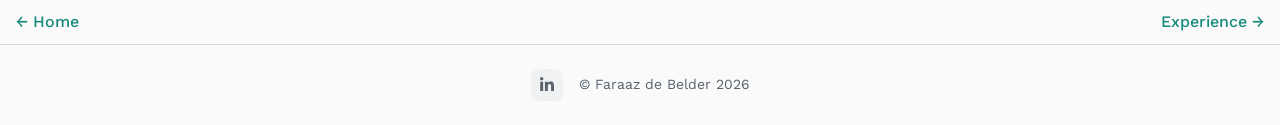
==== commit 5f7b4c32: "Polish about page: remove side-stripe, add section nav, graduate dividers - Replace coral border-lef" ====
--- a/about.html
+++ b/about.html
@@ -7,7 +7,7 @@
 		<title>About Dr Faraaz de Belder — Specialist Anaesthetist &amp; GP</title>
 		<link rel="preconnect" href="https://fonts.googleapis.com" />
 		<link rel="preconnect" href="https://fonts.gstatic.com" crossorigin />
-		<link rel="stylesheet" href="src/assets/css/styles.css?v=6" />
+		<link rel="stylesheet" href="src/assets/css/styles.css?v=7" />
 		<link rel="icon" href="/favicon.ico" />
 		<meta
 			name="description"
@@ -75,6 +75,16 @@
 
 					<h1 class="section__title">About Dr Faraaz de Belder</h1>
 
+					<nav class="section-nav" aria-label="Page sections">
+						<a href="#philosophy">Philosophy</a>
+						<span aria-hidden="true"> · </span>
+						<a href="#training">Training</a>
+						<span aria-hidden="true"> · </span>
+						<a href="#qualifications">Qualifications</a>
+						<span aria-hidden="true"> · </span>
+						<a href="#appointments">Appointments</a>
+					</nav>
+
 					<div class="bio">
 						<aside class="bio__sidebar">
 							<blockquote class="pull-quote">
@@ -90,24 +100,26 @@
 								communication throughout their surgical journey.
 							</p>
 
-							<h2 class="philosophy-section">Philosophy of Care</h2>
-							<p>
-								Dr Faraaz believes exceptional healthcare begins with listening.
-								Drawing on his background in both General Practice and
-								Anaesthesia, he takes a holistic view of each patient's health,
-								recognising that every individual brings unique needs, concerns,
-								and circumstances to their care.
-							</p>
-
-							<p>
-								He works closely with patients, surgeons, and healthcare teams
-								to deliver safe, compassionate, and evidence-based anaesthetic
-								care. His focus is on achieving the best possible outcomes while
-								ensuring patients feel informed, supported, and confident
-								throughout their treatment journey.
-							</p>
-
-							<h2>Training &amp; Background</h2>
+							<h2 class="philosophy-section" id="philosophy">Philosophy of Care</h2>
+							<div class="philosophy-content">
+								<p>
+									Dr Faraaz believes exceptional healthcare begins with listening.
+									Drawing on his background in both General Practice and
+									Anaesthesia, he takes a holistic view of each patient's health,
+									recognising that every individual brings unique needs, concerns,
+									and circumstances to their care.
+								</p>
+
+								<p>
+									He works closely with patients, surgeons, and healthcare teams
+									to deliver safe, compassionate, and evidence-based anaesthetic
+									care. His focus is on achieving the best possible outcomes while
+									ensuring patients feel informed, supported, and confident
+									throughout their treatment journey.
+								</p>
+							</div>
+
+							<h2 id="training">Training &amp; Background</h2>
 							<p>
 								Dr Faraaz graduated from the University of London in 2012,
 								achieving two Distinctions, four Merits, and a Prize for
@@ -129,7 +141,7 @@
 								techniques.
 							</p>
 
-							<h2>Qualifications</h2>
+							<h2 id="qualifications">Qualifications</h2>
 							<p>
 								Dr Faraaz holds Fellowships in both Anaesthesia and General
 								Practice, reflecting his commitment to excellence across
@@ -142,7 +154,7 @@
 								medicine and hygiene, and pre-hospital and retrieval medicine.
 							</p>
 
-							<h2>Professional Appointments</h2>
+							<h2 id="appointments">Professional Appointments</h2>
 							<ul class="appointments-list">
 								<li>
 									Staff Specialist Anaesthetist — Sunshine Coast University
--- a/src/assets/css/styles.css
+++ b/src/assets/css/styles.css
@@ -1025,16 +1025,16 @@
 	padding-top: 0;
 }
 
-.bio__text .philosophy-section + p {
-	padding-left: var(--space-lg);
-	border-left: 3px solid var(--color-accent-warm);
-}
-
-.bio__text .philosophy-section + p + p {
-	padding-left: var(--space-lg);
-	border-left: 3px solid var(--color-accent-warm);
-}
-
+.philosophy-content {
+	background-color: var(--color-surface-warm);
+	padding: var(--space-lg);
+	border-radius: var(--radius-md);
+	margin-bottom: var(--space-md);
+}
+
+.philosophy-content p:last-child {
+	margin-bottom: 0;
+}
 .pull-quote {
 	font-family: "EB Garamond", Georgia, serif;
 	font-size: calc(var(--text-3xl) * 1.33);
@@ -1044,6 +1044,42 @@
 	line-height: 1.2;
 	margin: 0;
 	padding: 0;
+}
+
+/* Section jump-nav */
+.section-nav {
+	text-align: center;
+	margin-bottom: var(--space-xl);
+	font-size: var(--text-sm);
+	font-family: var(--font-body);
+}
+
+.section-nav a {
+	color: var(--color-accent);
+	text-decoration: none;
+	padding: var(--space-xs) var(--space-sm);
+	white-space: nowrap;
+}
+
+.section-nav a:hover {
+	text-decoration: underline;
+}
+
+/* Graduated h2 dividers — lighter weight for later sections */
+.bio__text h2:nth-of-type(2) {
+	border-top-width: 1.5px;
+	padding-top: var(--space-sm);
+}
+
+.bio__text h2:nth-of-type(3) {
+	border-top-width: 1px;
+	border-top-color: var(--color-border);
+	padding-top: var(--space-xs);
+}
+
+.bio__text h2:nth-of-type(4) {
+	border-top: none;
+	padding-top: 0;
 }
 
 @media screen and (max-width: 1024px) {
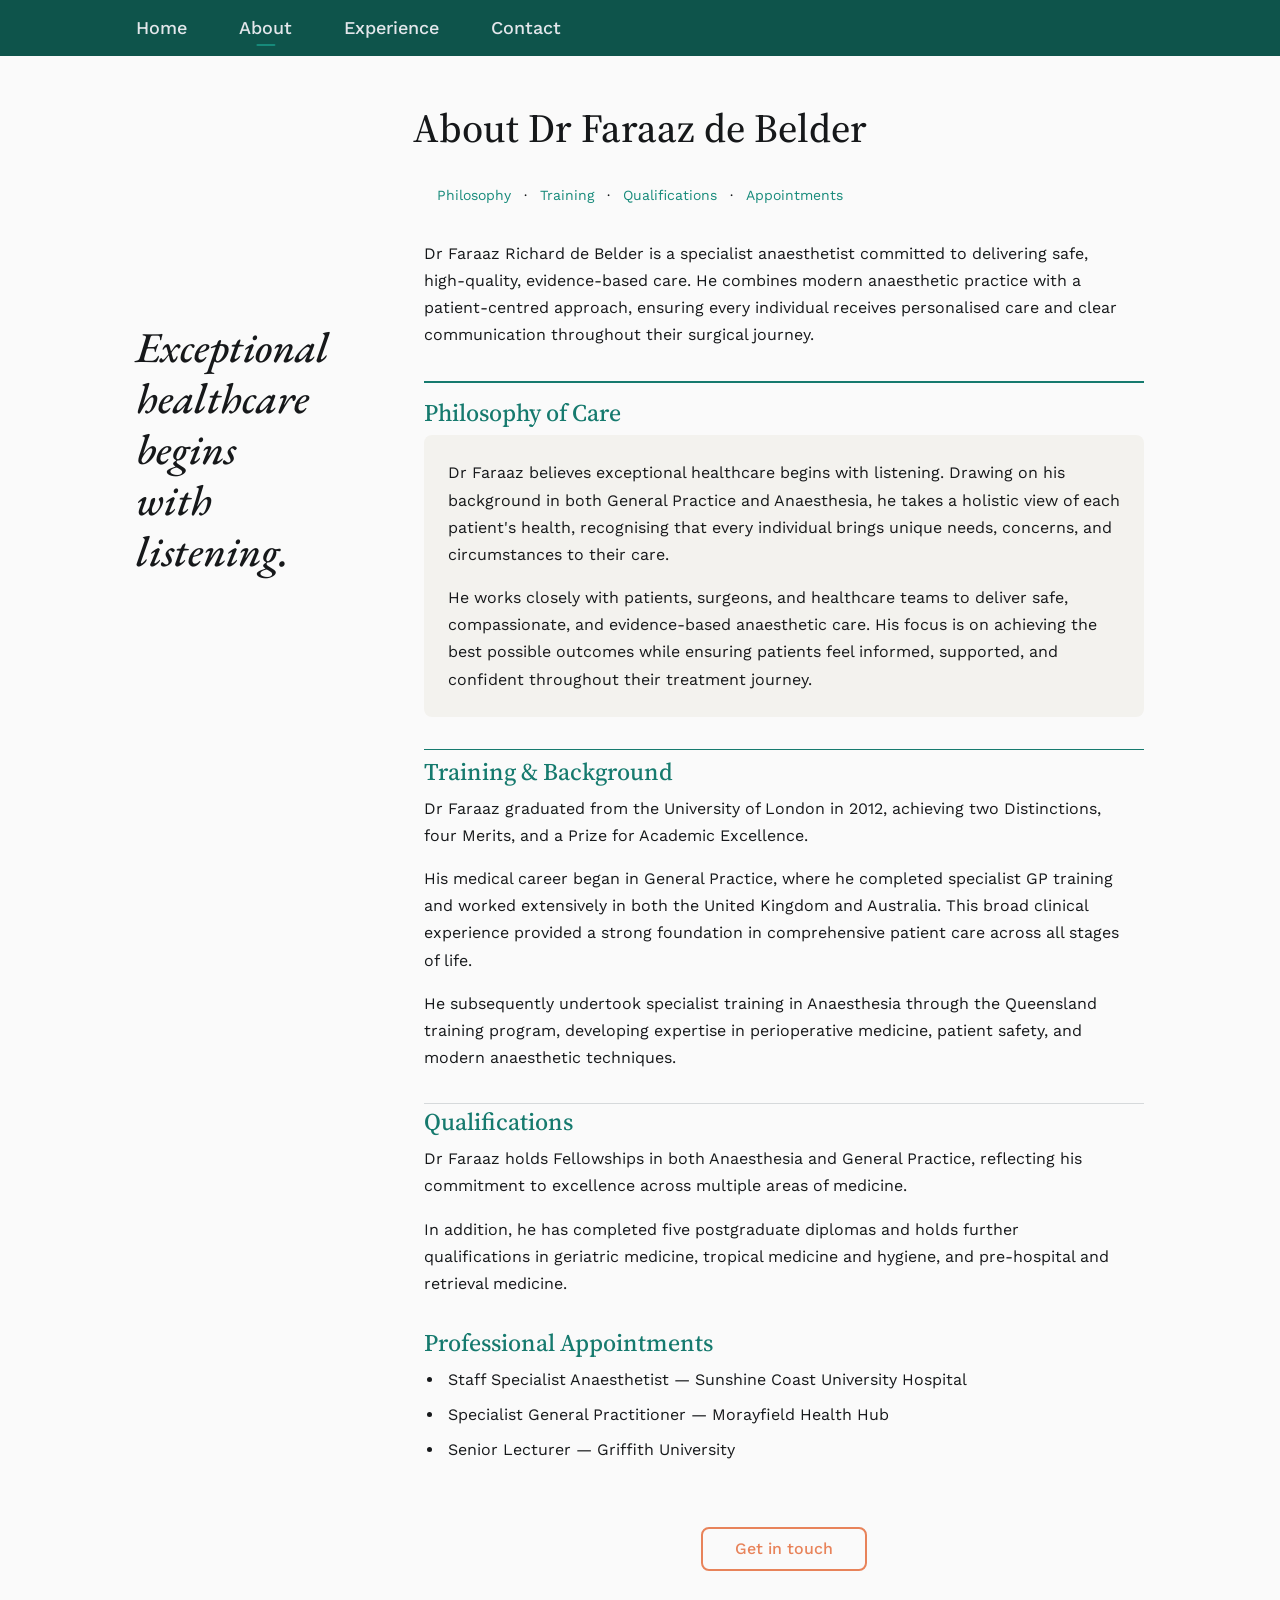
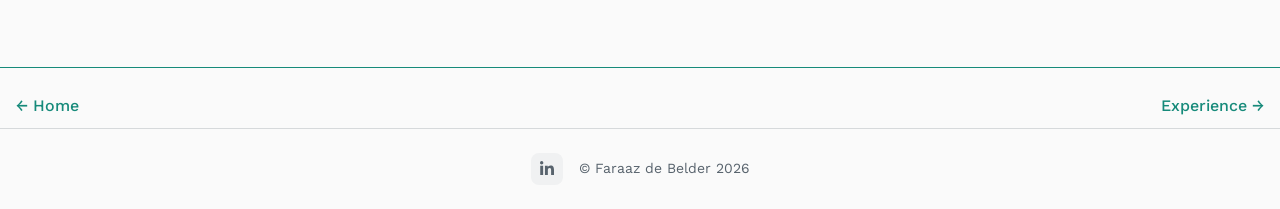
==== commit 0c562db1: "Document EB Garamond, add ghost CTA to about page - Add EB Garamond as Quote Accent font in DESIGN.m" ====
--- a/about.html
+++ b/about.html
@@ -167,6 +167,10 @@
 									Senior Lecturer — Griffith University
 								</li>
 							</ul>
+
+							<div class="bio__cta">
+								<a href="/contact" class="btn btn--ghost">Get in touch</a>
+							</div>
 						</div>
 					</div>
 				</div>
--- a/src/assets/css/styles.css
+++ b/src/assets/css/styles.css
@@ -1065,6 +1065,11 @@
 	text-decoration: underline;
 }
 
+.bio__cta {
+	text-align: center;
+	margin-top: var(--space-3xl);
+}
+
 /* Graduated h2 dividers — lighter weight for later sections */
 .bio__text h2:nth-of-type(2) {
 	border-top-width: 1.5px;
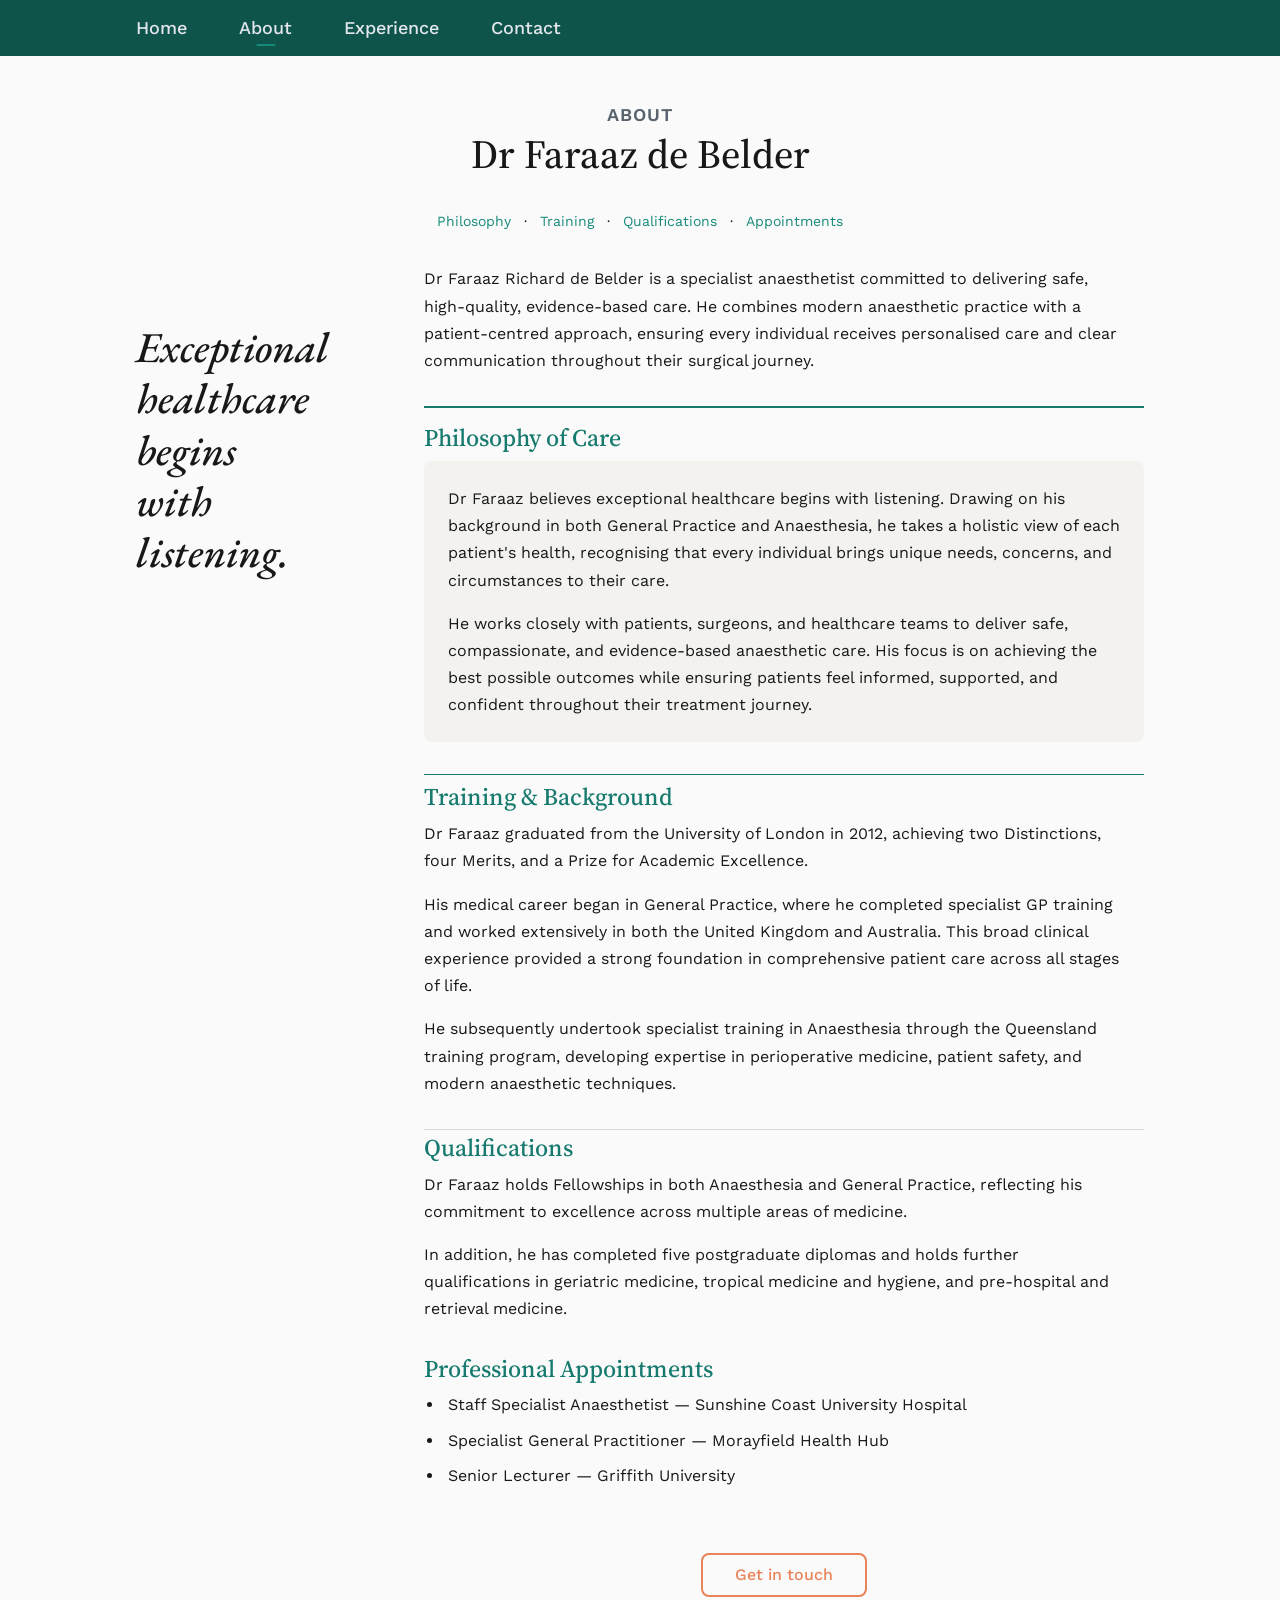
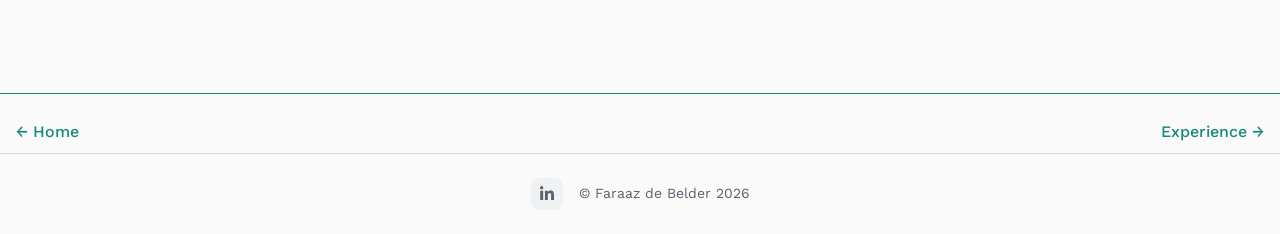
==== commit a8e06f74: "Restructure about page heading as two-line label + name - 'About' becomes a small uppercase tracked " ====
--- a/about.html
+++ b/about.html
@@ -73,7 +73,10 @@
 			<section class="about-page section">
 				<div class="container">
 
-					<h1 class="section__title">About Dr Faraaz de Belder</h1>
+					<h1 class="section__title">
+												<span class="section__heading-label">About</span>
+												<span class="section__heading-name">Dr Faraaz de Belder</span>
+											</h1>
 
 					<nav class="section-nav" aria-label="Page sections">
 						<a href="#philosophy">Philosophy</a>
--- a/src/assets/css/styles.css
+++ b/src/assets/css/styles.css
@@ -984,6 +984,21 @@
 	margin-bottom: var(--space-xl);
 }
 
+.section__heading-label {
+	display: block;
+	font-family: var(--font-body);
+	font-size: var(--text-lg);
+	font-weight: var(--weight-semibold);
+	color: var(--color-text-muted);
+	letter-spacing: 0.06em;
+	text-transform: uppercase;
+	margin-bottom: var(--space-xs);
+}
+
+.section__heading-name {
+	display: block;
+}
+
 .about-page .bio {
 	max-width: 72rem;
 	margin: 0 auto;
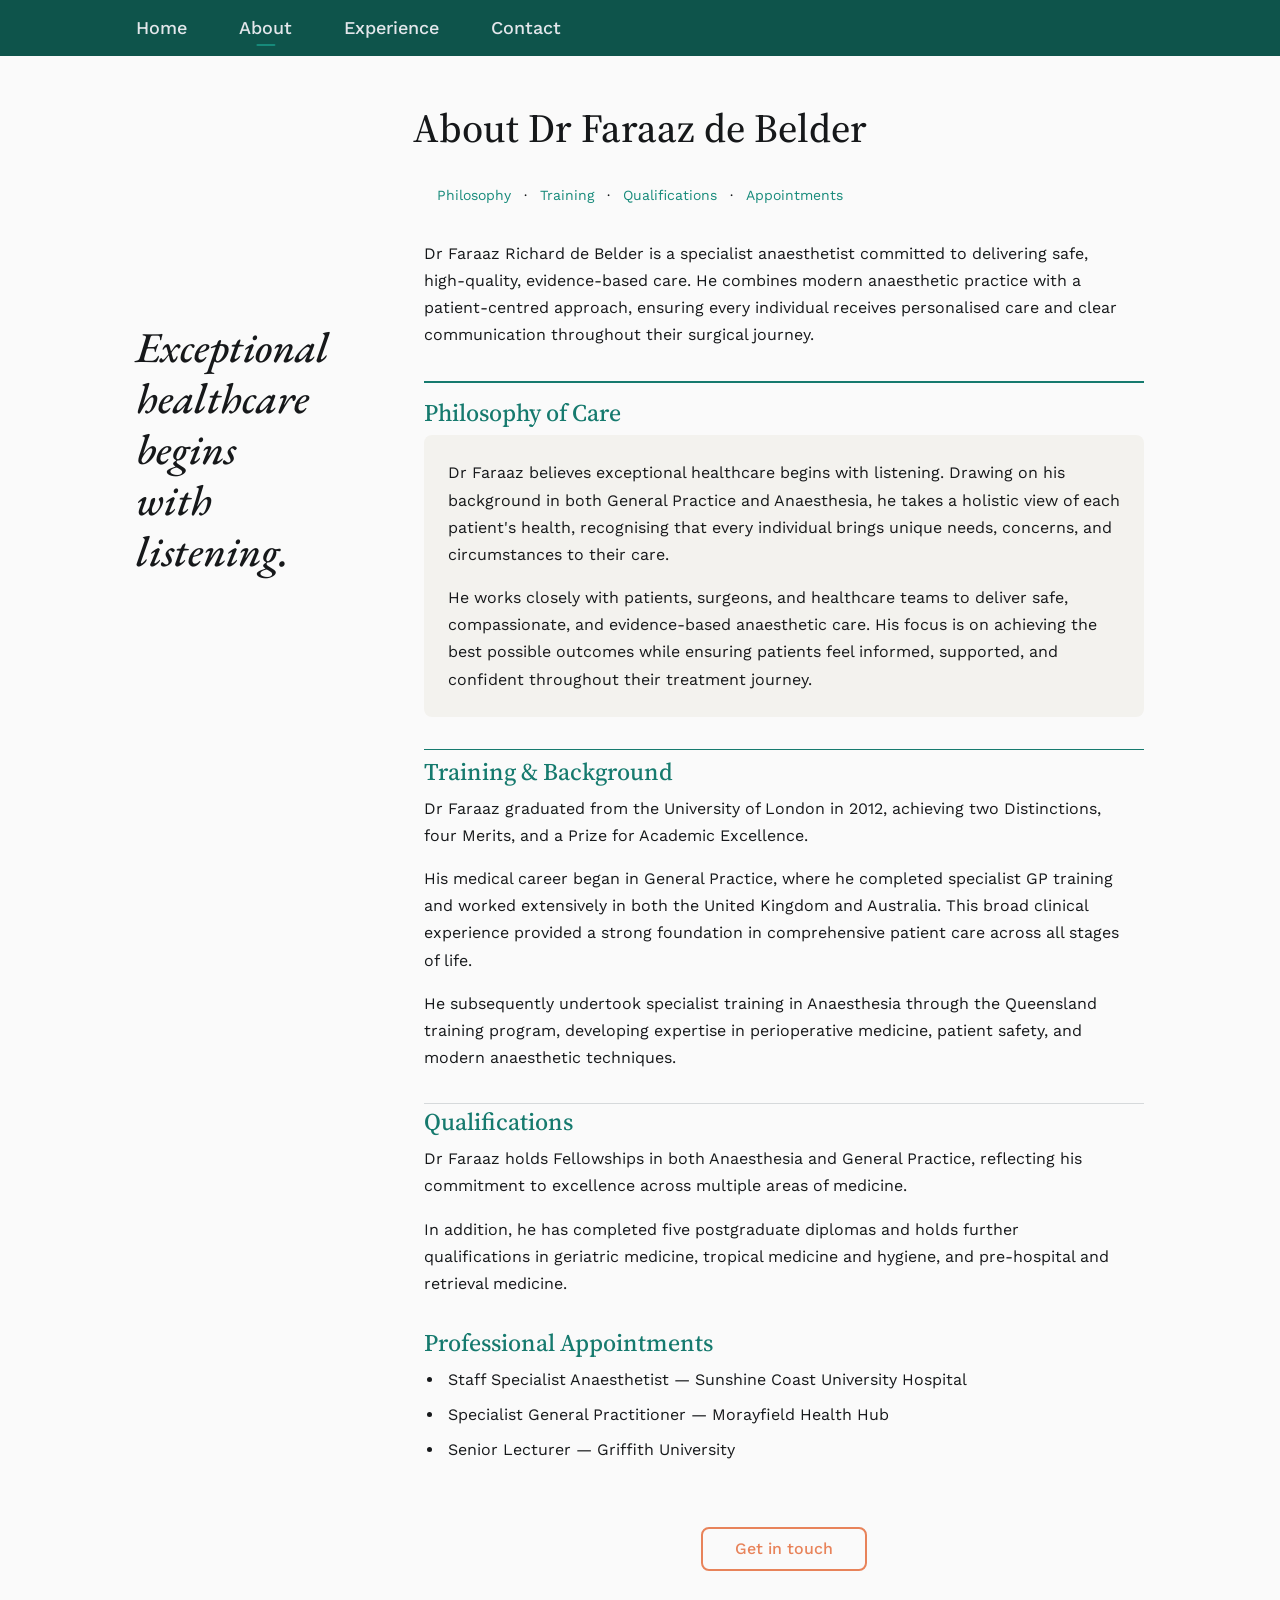
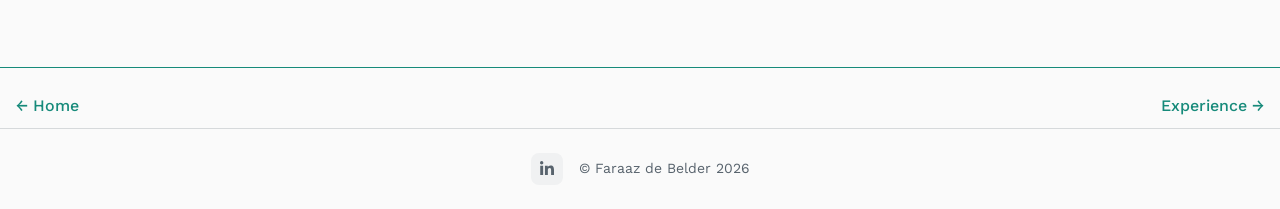
==== commit 680491f3: "Revert about heading to single line with non-breaking name - Remove label/name split styling (looked" ====
--- a/about.html
+++ b/about.html
@@ -7,7 +7,7 @@
 		<title>About Dr Faraaz de Belder — Specialist Anaesthetist &amp; GP</title>
 		<link rel="preconnect" href="https://fonts.googleapis.com" />
 		<link rel="preconnect" href="https://fonts.gstatic.com" crossorigin />
-		<link rel="stylesheet" href="src/assets/css/styles.css?v=7" />
+		<link rel="stylesheet" href="src/assets/css/styles.css?v=9" />
 		<link rel="icon" href="/favicon.ico" />
 		<meta
 			name="description"
@@ -73,10 +73,7 @@
 			<section class="about-page section">
 				<div class="container">
 
-					<h1 class="section__title">
-												<span class="section__heading-label">About</span>
-												<span class="section__heading-name">Dr Faraaz de Belder</span>
-											</h1>
+					<h1 class="section__title">About Dr&nbsp;Faraaz&nbsp;de&nbsp;Belder</h1>
 
 					<nav class="section-nav" aria-label="Page sections">
 						<a href="#philosophy">Philosophy</a>
--- a/src/assets/css/styles.css
+++ b/src/assets/css/styles.css
@@ -984,21 +984,6 @@
 	margin-bottom: var(--space-xl);
 }
 
-.section__heading-label {
-	display: block;
-	font-family: var(--font-body);
-	font-size: var(--text-lg);
-	font-weight: var(--weight-semibold);
-	color: var(--color-text-muted);
-	letter-spacing: 0.06em;
-	text-transform: uppercase;
-	margin-bottom: var(--space-xs);
-}
-
-.section__heading-name {
-	display: block;
-}
-
 .about-page .bio {
 	max-width: 72rem;
 	margin: 0 auto;
